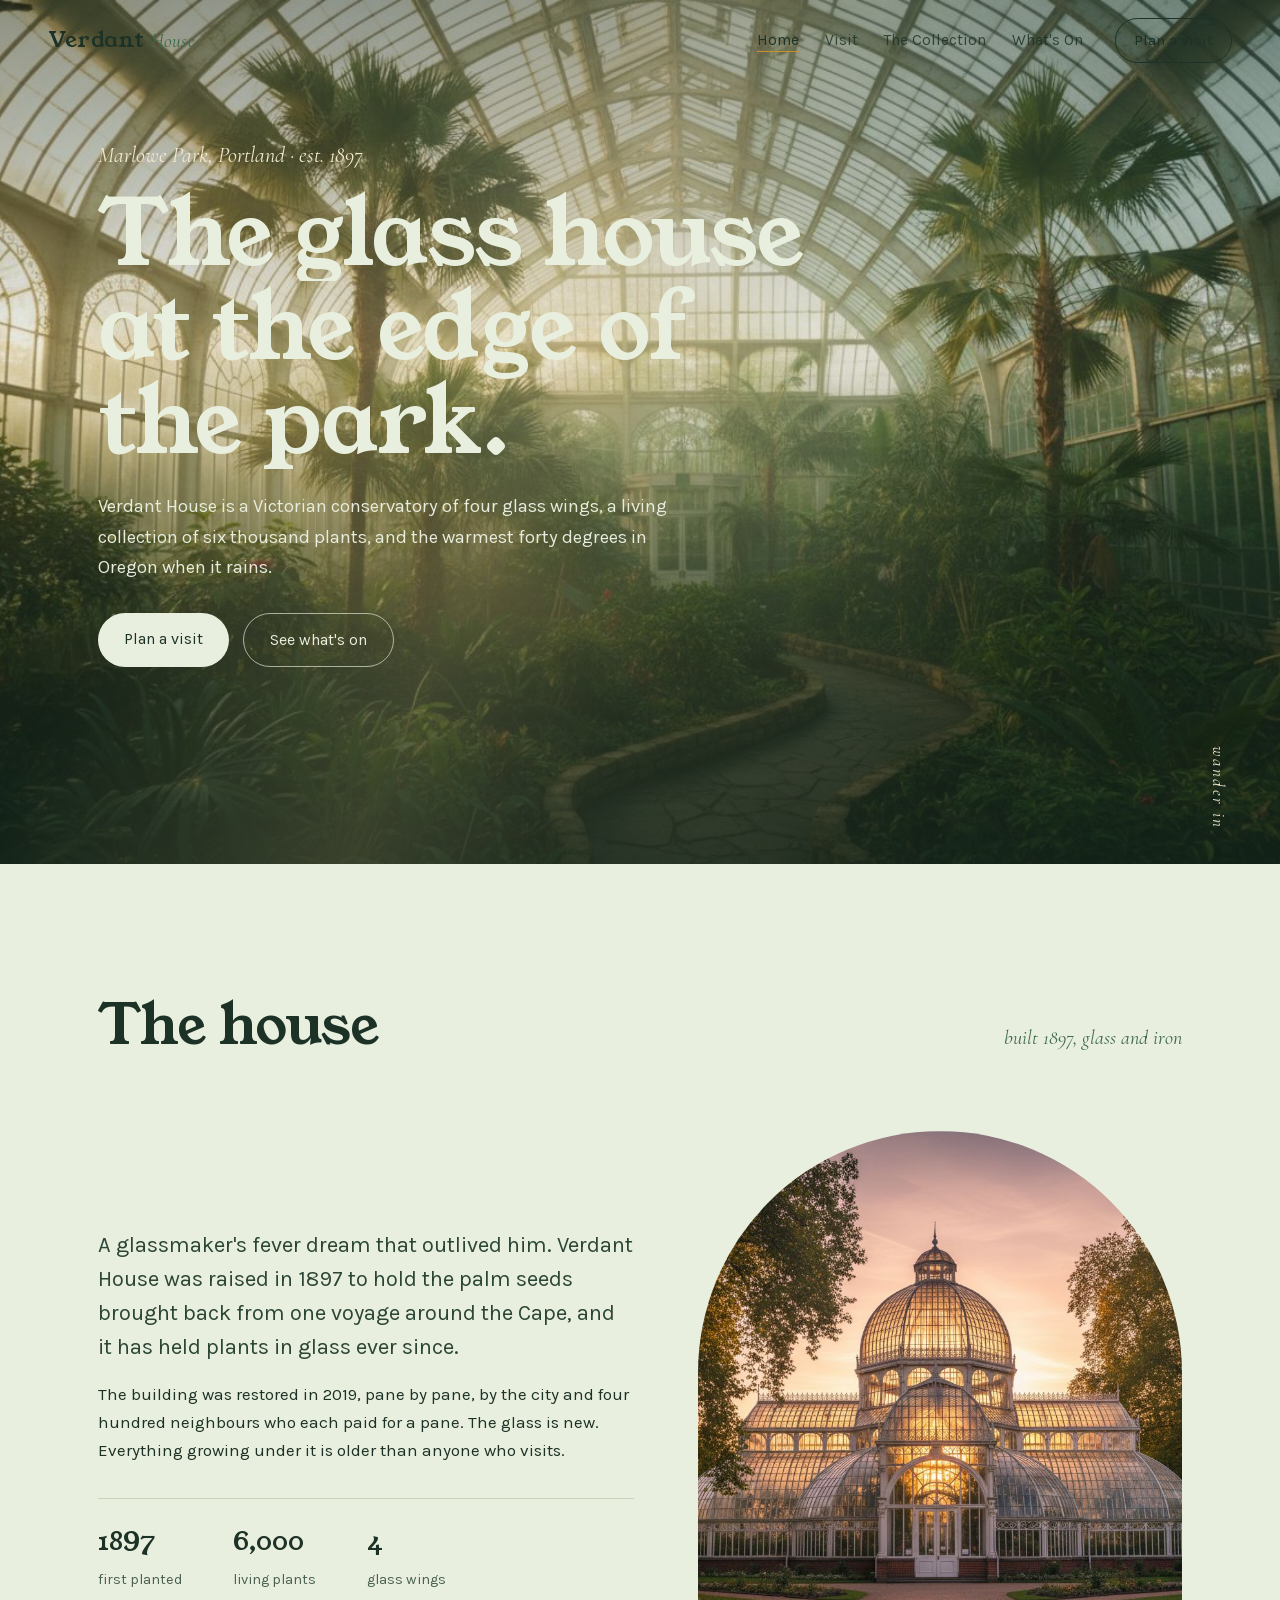
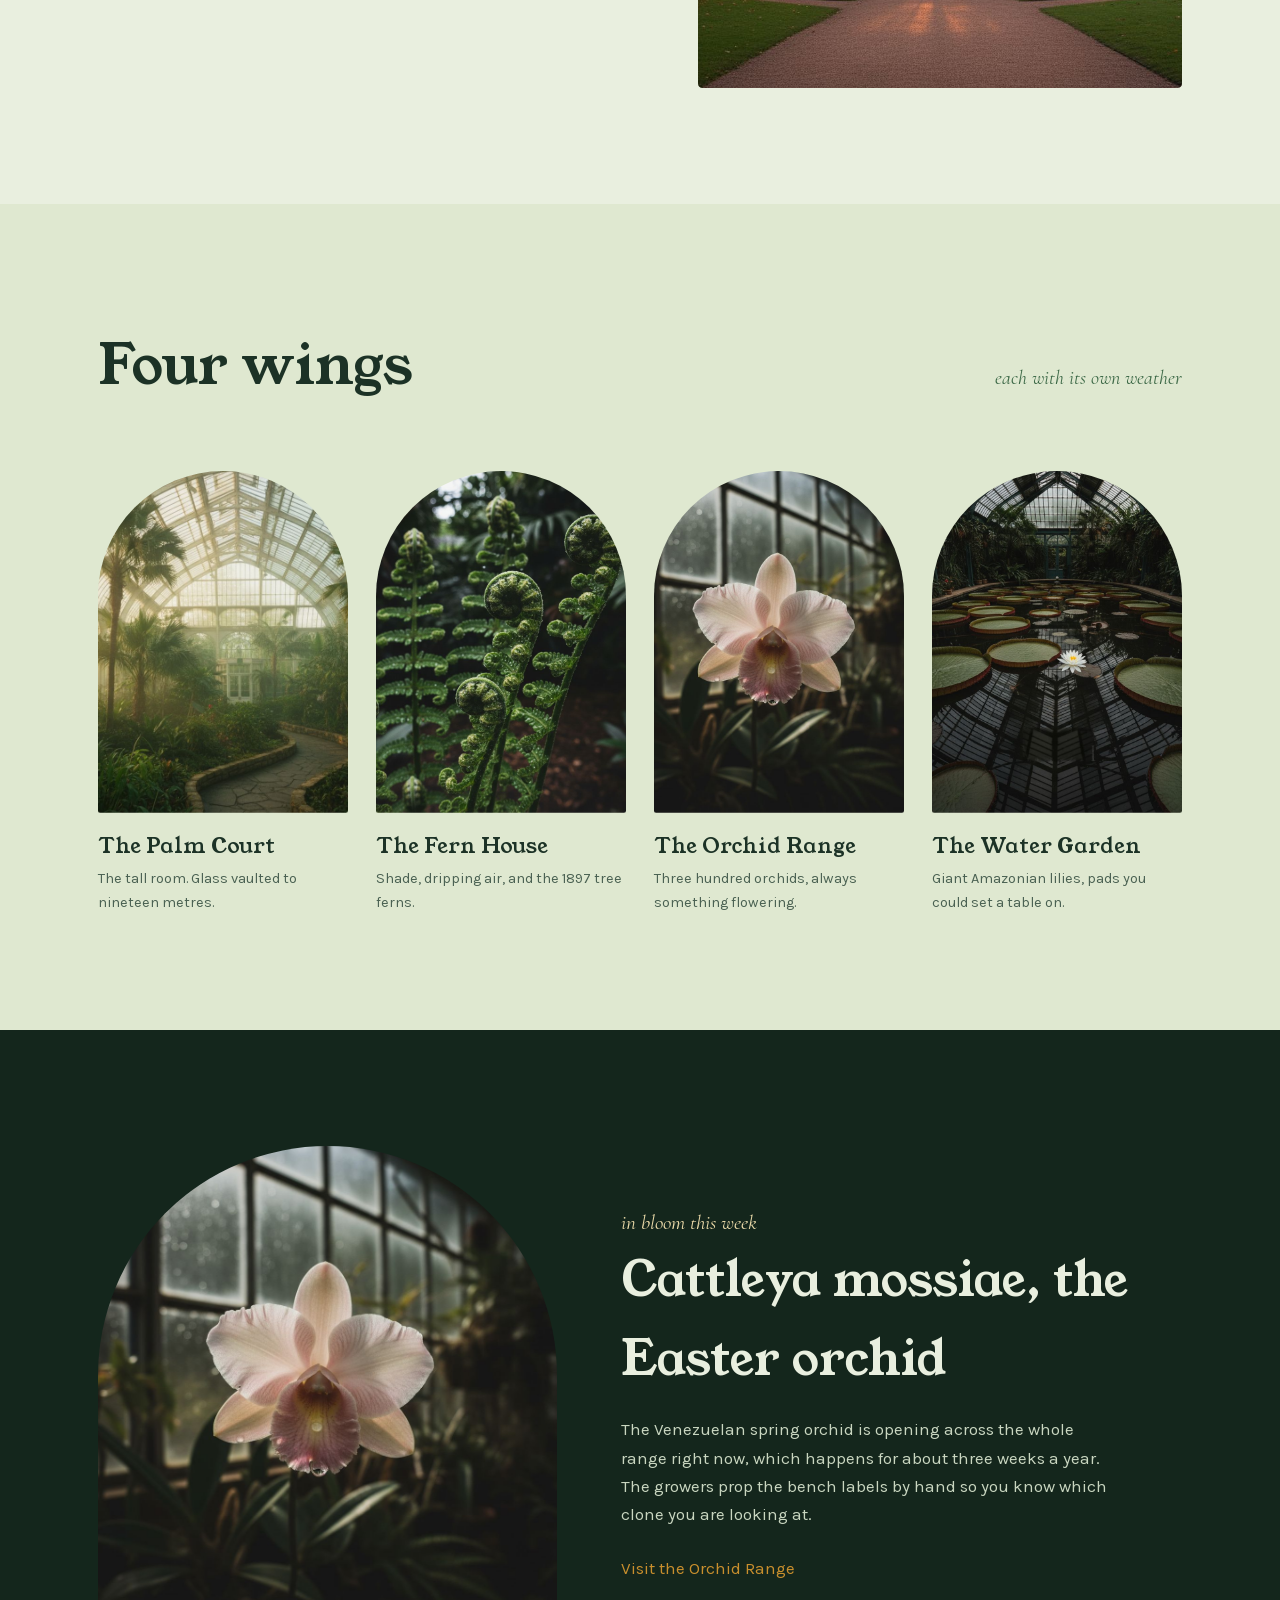
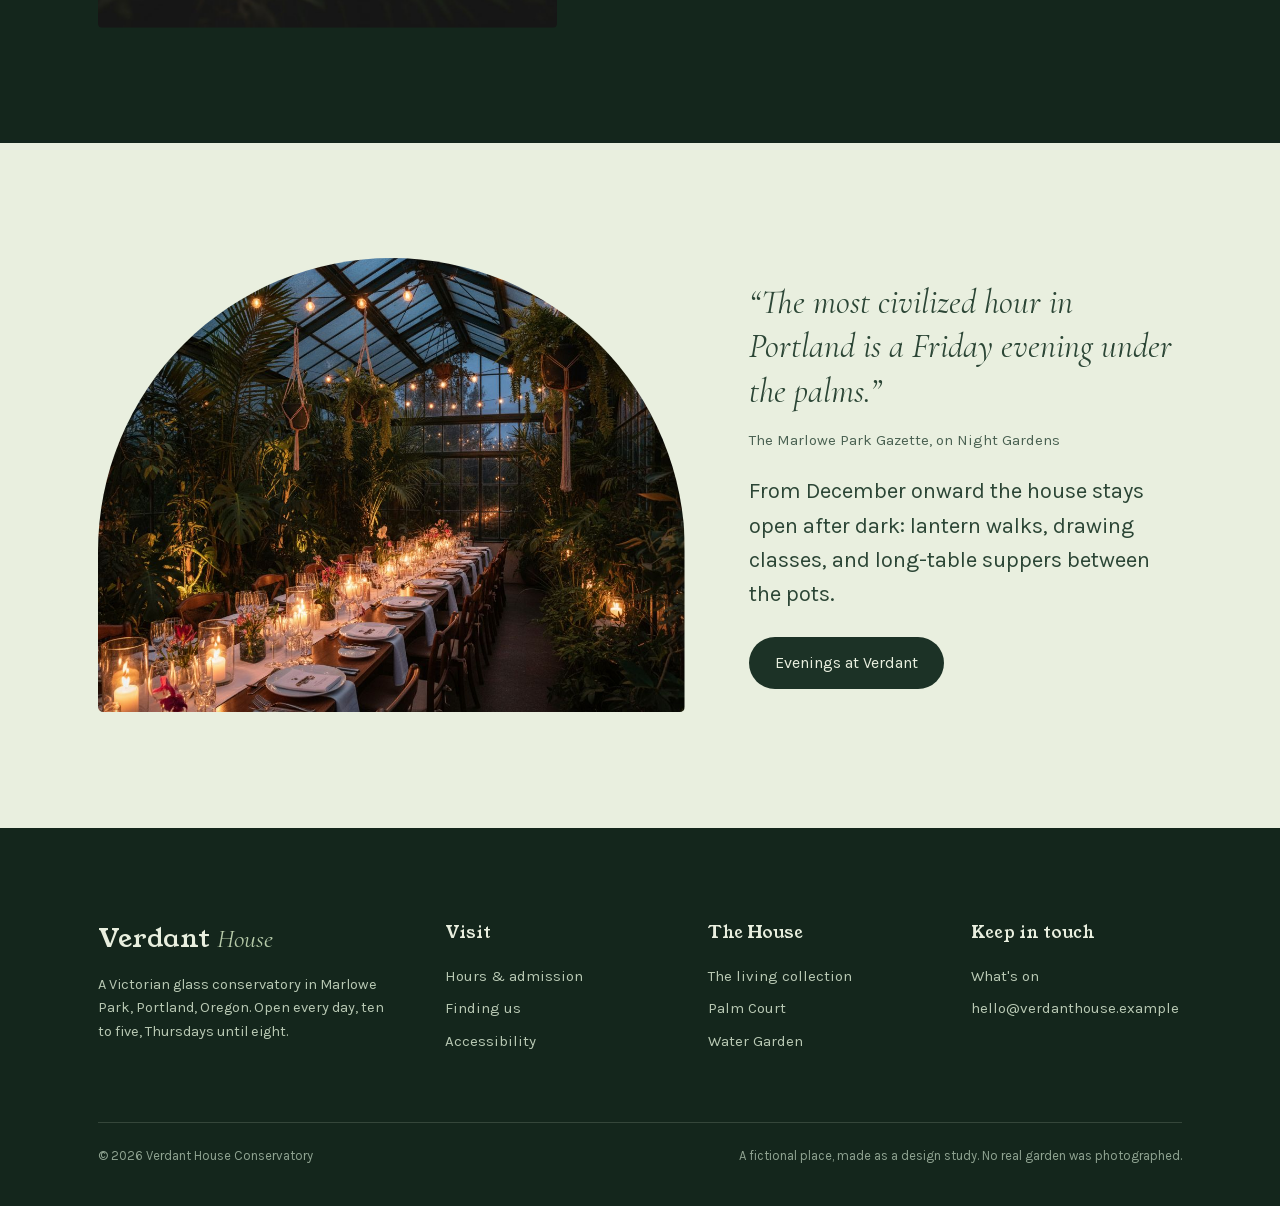
==== index.html @ c1500755 "Verdant House: a Victorian glass conservatory concept site" ====
<!DOCTYPE html>
<html lang="en">
<head>
<meta charset="UTF-8">
<meta name="viewport" content="width=device-width, initial-scale=1">
<title>Verdant House — a Victorian glass conservatory in Marlowe Park</title>
<meta name="description" content="Verdant House is a Victorian glass conservatory in Marlowe Park, Portland — four wings, six thousand plants, open every day of the year.">
<link rel="stylesheet" href="css/style.css">
<noscript><style>.veil{display:none}</style></noscript>
</head>
<body>

<header class="site-head" id="siteHead">
  <a class="brand" href="index.html">Verdant <em>House</em></a>
  <nav>
    <a href="index.html" aria-current="page">Home</a>
    <a href="visit.html">Visit</a>
    <a href="collection.html">The Collection</a>
    <a href="events.html">What's On</a>
  </nav>
  <a class="head-cta" href="visit.html">Plan a visit</a>
  <button class="nav-toggle" aria-expanded="false">Menu</button>
</header>
<div class="veil" id="veil" aria-hidden="true"><i></i><i></i><i></i></div>

<section class="hero">
  <img class="bg" src="assets/hero.jpg" alt="Sunlight falling through the glass roof of the Palm Court">
  <div class="haze"></div><div class="ray"></div>
  <div class="inner">
    <p class="kicker">Marlowe Park, Portland &middot; est. 1897</p>
    <h1><span class="line"><span>The glass house</span></span><span class="line"><span>at the edge of the park.</span></span></h1>
    <p>Verdant House is a Victorian conservatory of four glass wings, a living collection of six thousand plants, and the warmest forty degrees in Oregon when it rains.</p>
    <div class="actions">
      <a class="btn solid" href="visit.html">Plan a visit</a>
      <a class="btn ghost" href="events.html">See what's on</a>
    </div>
  </div>
  <span class="scroll-cue">wander in</span>
</section>

<section>
  <div class="wrap">
    <div class="s-head rise"><h2>The house</h2><span class="note">built 1897, glass and iron</span></div>
    <div class="house-grid">
      <div class="rise">
        <p class="lede">A glassmaker's fever dream that outlived him. Verdant House was raised in 1897 to hold the palm seeds brought back from one voyage around the Cape, and it has held plants in glass ever since.</p>
        <p>The building was restored in 2019, pane by pane, by the city and four hundred neighbours who each paid for a pane. The glass is new. Everything growing under it is older than anyone who visits.</p>
        <div class="fact-line">
          <div><strong>1897</strong><span>first planted</span></div>
          <div><strong>6,000</strong><span>living plants</span></div>
          <div><strong>4</strong><span>glass wings</span></div>
        </div>
      </div>
      <figure class="arch grow"><img src="assets/exterior.jpg" alt="The conservatory dome glowing at sunset among the park trees"></figure>
    </div>
  </div>
</section>

<section class="band">
  <div class="wrap">
    <div class="s-head rise"><h2>Four wings</h2><span class="note">each with its own weather</span></div>
    <div class="wings">
      <a class="wing rise" href="collection.html#palm-court">
        <figure class="arch grow"><img src="assets/hero.jpg" alt="Palms under the vaulted glass roof"></figure>
        <h3>The Palm Court</h3><p>The tall room. Glass vaulted to nineteen metres.</p>
      </a>
      <a class="wing rise" href="collection.html#fern-house">
        <figure class="arch grow"><img src="assets/fern.jpg" alt="Unfurling fern fronds beaded with water"></figure>
        <h3>The Fern House</h3><p>Shade, dripping air, and the 1897 tree ferns.</p>
      </a>
      <a class="wing rise" href="collection.html#orchid-range">
        <figure class="arch grow"><img src="assets/orchid.jpg" alt="A pale orchid bloom against fogged glass"></figure>
        <h3>The Orchid Range</h3><p>Three hundred orchids, always something flowering.</p>
      </a>
      <a class="wing rise" href="collection.html#water-garden">
        <figure class="arch grow"><img src="assets/lily.jpg" alt="Giant lily pads on a still dark pool"></figure>
        <h3>The Water Garden</h3><p>Giant Amazonian lilies, pads you could set a table on.</p>
      </a>
    </div>
  </div>
</section>

<section class="bloom">
  <div class="wrap">
    <figure class="arch grow"><img src="assets/orchid.jpg" alt="A pale blush orchid in the fogged glass range"></figure>
    <div class="rise">
      <p class="note">in bloom this week</p>
      <h2>Cattleya mossiae, the Easter orchid</h2>
      <p>The Venezuelan spring orchid is opening across the whole range right now, which happens for about three weeks a year. The growers prop the bench labels by hand so you know which clone you are looking at.</p>
      <a class="light-link" href="collection.html#orchid-range">Visit the Orchid Range</a>
    </div>
  </div>
</section>

<section>
  <div class="wrap">
    <div class="tease">
      <figure class="arch grow"><img src="assets/event.jpg" alt="A long candlelit dinner table among the plants at night"></figure>
      <div class="rise">
        <blockquote>&ldquo;The most civilized hour in Portland is a Friday evening under the palms.&rdquo;</blockquote>
        <cite>The Marlowe Park Gazette, on Night Gardens</cite>
        <p class="lede" style="margin-top:22px">From December onward the house stays open after dark: lantern walks, drawing classes, and long-table suppers between the pots.</p>
        <div class="actions" style="margin-top:26px"><a class="btn solid" href="events.html" style="background:var(--ink);color:var(--paper)">Evenings at Verdant</a></div>
      </div>
    </div>
  </div>
</section>

<footer>
  <div class="wrap">
    <div class="cols">
      <div>
        <p class="brandline">Verdant <em>House</em></p>
        <p style="margin-top:12px">A Victorian glass conservatory in Marlowe Park, Portland, Oregon. Open every day, ten to five, Thursdays until eight.</p>
      </div>
      <div><h4>Visit</h4><a href="visit.html">Hours &amp; admission</a><a href="visit.html">Finding us</a><a href="visit.html">Accessibility</a></div>
      <div><h4>The House</h4><a href="collection.html">The living collection</a><a href="collection.html#palm-court">Palm Court</a><a href="collection.html#water-garden">Water Garden</a></div>
      <div><h4>Keep in touch</h4><a href="events.html">What's on</a><a href="mailto:hello@verdanthouse.example">hello@verdanthouse.example</a></div>
    </div>
    <div class="legal"><span>&copy; 2026 Verdant House Conservatory</span><span>A fictional place, made as a design study. No real garden was photographed.</span></div>
  </div>
</footer>

<script src="js/main.js" defer></script>
</body>
</html>
---- css/style.css ----
/* Verdant House — a Victorian glass conservatory */
@font-face{font-family:"Young Serif";src:url(../fonts/young-serif-normal.woff2) format("woff2");font-weight:400;font-display:swap}
@font-face{font-family:"Karla";src:url(../fonts/karla-normal.woff2) format("woff2");font-weight:400;font-display:swap}
@font-face{font-family:"Karla";src:url(../fonts/karla-italic.woff2) format("woff2");font-weight:400;font-style:italic;font-display:swap}
@font-face{font-family:"Cormorant";src:url(../fonts/cormorant-garamond-italic.woff2) format("woff2");font-weight:400;font-style:italic;font-display:swap}

:root{
  --paper:#e9efdf; --paper2:#dfe8d0; --ink:#1c3226; --leaf:#3e6a48;
  --sage:#b5c9a8; --line:#c6d4b8; --light:#c98f2d; --deep:#14261c;
  --disp:"Young Serif",serif; --body:"Karla",sans-serif; --note:"Cormorant",serif;
}
*{margin:0;padding:0;box-sizing:border-box}
html{scroll-behavior:smooth}
body{background:var(--paper);color:var(--ink);font-family:var(--body);font-size:17px;line-height:1.65}
img{display:block;max-width:100%}
a{color:inherit}
::selection{background:var(--leaf);color:var(--paper)}
:focus-visible{outline:2px solid var(--light);outline-offset:3px}

.wrap{max-width:1180px;margin:0 auto;padding:0 clamp(20px,4vw,48px)}

/* ---------- header ---------- */
.site-head{position:fixed;inset:0 0 auto;z-index:60;display:flex;align-items:center;gap:32px;
  padding:18px clamp(20px,4vw,48px);transition:background .4s,box-shadow .4s}
.site-head.solid{background:rgba(233,239,223,.92);backdrop-filter:blur(10px);box-shadow:0 1px 0 var(--line)}
.brand{font-family:var(--disp);font-size:22px;text-decoration:none;letter-spacing:.01em}
.brand em{font-family:var(--note);font-style:italic;font-size:19px;color:var(--leaf)}
.site-head nav{display:flex;gap:26px;margin-left:auto}
.site-head nav a{text-decoration:none;font-size:15.5px;color:var(--ink);opacity:.82;transition:opacity .2s}
.site-head nav a:hover{opacity:1}
.site-head nav a[aria-current]{opacity:1;text-decoration:underline;text-underline-offset:6px;text-decoration-color:var(--light)}
.head-cta{font-size:15px;text-decoration:none;border:1.5px solid var(--ink);padding:9px 18px;border-radius:99px;transition:background .25s,color .25s}
.head-cta:hover{background:var(--ink);color:var(--paper)}
.nav-toggle{display:none;margin-left:auto;background:none;border:1.5px solid var(--ink);border-radius:99px;
  padding:8px 14px;font:inherit;font-size:14px;cursor:pointer}
@media(max-width:820px){
  .site-head nav,.head-cta{display:none}
  .nav-toggle{display:block}
  .site-head.open nav{display:flex;position:absolute;top:64px;left:16px;right:16px;flex-direction:column;gap:4px;
    background:var(--paper);border:1px solid var(--line);border-radius:18px;padding:18px 22px;box-shadow:0 18px 40px rgba(20,38,28,.18)}
  .site-head.open nav a{padding:9px 0;font-size:17px}
  .site-head.open .head-cta{display:inline-block;margin:0 16px 16px auto}
}

/* ---------- page veil (doors) ---------- */
.veil{position:fixed;inset:0;z-index:100;pointer-events:none;display:flex}
.veil i{flex:1 1 33.4%;background:var(--deep);border-radius:0 0 0 0;transform:translateY(0)}
.veil i:nth-child(2){background:#22412f}
.veil i:nth-child(3){background:#2e5240}
.veil.cover i{transform:translateY(0)!important}
.veil i.arch{border-radius:0 0 50% 50%/0 0 22vh 22vh}
.veil.lift i{transform:translateY(-103%)}
.veil.drop i{transform:translateY(103%)}
.veil i{transition:transform .68s cubic-bezier(.72,0,.18,1)}
.veil i:nth-child(2){transition-delay:.09s}
.veil i:nth-child(3){transition-delay:.18s}
.veil.fade i{opacity:0;transition:opacity .55s ease}

/* ---------- hero ---------- */
.hero{position:relative;min-height:92vh;display:flex;align-items:flex-end;color:var(--paper);overflow:hidden}
.hero.short{min-height:62vh}
.hero img.bg{position:absolute;inset:0;width:100%;height:100%;object-fit:cover}
.hero .haze{position:absolute;inset:0;background:linear-gradient(180deg,rgba(20,38,28,.42) 0%,rgba(20,38,28,.05) 40%,rgba(20,38,28,.72) 100%)}
.hero .ray{position:absolute;inset:-20%;background:linear-gradient(115deg,transparent 30%,rgba(255,222,150,.16) 46%,rgba(255,222,150,.05) 55%,transparent 70%);
  animation:ray 9s ease-in-out infinite alternate}
@keyframes ray{from{transform:translateX(-6%)}to{transform:translateX(7%)}}
.hero .inner{position:relative;z-index:2;padding:0 clamp(20px,4vw,48px) clamp(56px,9vh,110px);max-width:1180px;margin:0 auto;width:100%}
.hero .kicker{font-family:var(--note);font-style:italic;font-size:clamp(18px,2vw,22px);color:#f2e9cf;margin-bottom:14px}
.hero h1{font-family:var(--disp);font-weight:400;font-size:clamp(44px,7.2vw,96px);line-height:1.02;letter-spacing:-.01em;max-width:13ch}
.hero h1 .line{display:block;overflow:hidden}
.hero h1 .line span{display:inline-block;transform:translateY(112%);transition:transform .9s cubic-bezier(.19,1,.22,1)}
.hero.play h1 .line:nth-child(1) span{transform:none;transition-delay:.15s}
.hero.play h1 .line:nth-child(2) span{transform:none;transition-delay:.28s}
.hero p{max-width:52ch;margin-top:22px;font-size:clamp(16px,1.5vw,18.5px);color:#e7ecdd}
.hero .actions{display:flex;gap:14px;margin-top:30px;flex-wrap:wrap}
.btn{display:inline-block;text-decoration:none;font-size:16px;padding:13px 26px;border-radius:99px;transition:transform .25s,background .25s,color .25s}
.btn.solid{background:var(--paper);color:var(--ink)}
.btn.solid:hover{background:var(--light);color:var(--deep);transform:translateY(-2px)}
.btn.ghost{border:1.5px solid rgba(233,239,223,.65);color:var(--paper)}
.btn.ghost:hover{background:rgba(233,239,223,.14)}
.scroll-cue{position:absolute;right:clamp(20px,4vw,48px);bottom:34px;z-index:2;font-family:var(--note);font-style:italic;
  font-size:17px;color:#efe6cc;writing-mode:vertical-rl;letter-spacing:.14em}

/* ---------- sections ---------- */
section{padding:clamp(64px,9vw,120px) 0}
.s-head{display:flex;align-items:baseline;justify-content:space-between;gap:24px;margin-bottom:clamp(34px,5vw,60px)}
.s-head h2{font-family:var(--disp);font-weight:400;font-size:clamp(32px,4.4vw,56px);letter-spacing:-.01em}
.s-head .note{font-family:var(--note);font-style:italic;font-size:20px;color:var(--leaf);white-space:nowrap}
.lede{font-size:clamp(18px,2vw,22px);line-height:1.55;max-width:56ch;color:#2c4636}

/* grow-in reveal */
.grow{clip-path:inset(100% 0 0 0);transition:clip-path 1.1s cubic-bezier(.65,0,.2,1)}
.grow.in{clip-path:inset(0 0 0 0)}
.rise{transform:translateY(26px);opacity:0;transition:transform .9s cubic-bezier(.19,1,.22,1),opacity .9s ease}
.rise.in{transform:none;opacity:1}

/* arch images */
.arch{border-radius:999px 999px 18px 18px;overflow:hidden}
.arch img{width:100%;height:100%;object-fit:cover}

/* the house intro */
.house-grid{display:grid;grid-template-columns:1.05fr .95fr;gap:clamp(30px,5vw,72px);align-items:center}
.house-grid .arch{aspect-ratio:4/4.6}
.house-grid p+p{margin-top:16px}
.fact-line{display:flex;gap:clamp(22px,4vw,54px);margin-top:34px;border-top:1px solid var(--line);padding-top:22px}
.fact-line div strong{display:block;font-family:var(--disp);font-size:26px;font-weight:400}
.fact-line div span{font-size:14.5px;color:#4a6152}
@media(max-width:860px){.house-grid{grid-template-columns:1fr}}

/* wings */
.wings{display:grid;grid-template-columns:repeat(4,1fr);gap:clamp(16px,2.4vw,28px)}
.wing{text-decoration:none;color:inherit}
.wing .arch{aspect-ratio:3/4.1;transition:transform .5s cubic-bezier(.19,1,.22,1)}
.wing:hover .arch{transform:translateY(-8px)}
.wing h3{font-family:var(--disp);font-weight:400;font-size:21px;margin-top:16px}
.wing p{font-size:14.5px;color:#4a6152;margin-top:4px}
@media(max-width:960px){.wings{grid-template-columns:repeat(2,1fr)}}
@media(max-width:520px){.wings{grid-template-columns:1fr 1fr;gap:12px}.wing h3{font-size:17px}}

/* bloom strip */
.bloom{background:var(--deep);color:var(--paper)}
.bloom .wrap{display:grid;grid-template-columns:.9fr 1.1fr;gap:clamp(30px,5vw,70px);align-items:center}
.bloom .arch{aspect-ratio:1/1.05}
.bloom h2{font-family:var(--disp);font-weight:400;font-size:clamp(30px,3.8vw,48px)}
.bloom .note{font-family:var(--note);font-style:italic;color:#e9d9a8;font-size:21px}
.bloom p{color:#c9d6c0;margin-top:16px;max-width:50ch}
.bloom .light-link{display:inline-block;margin-top:26px;color:var(--light);text-decoration:none;border-bottom:1px solid transparent}
.bloom .light-link:hover{border-color:var(--light)}
@media(max-width:860px){.bloom .wrap{grid-template-columns:1fr}}

/* evenings teaser */
.tease{display:grid;grid-template-columns:1.15fr .85fr;gap:clamp(30px,5vw,70px);align-items:center}
.tease .arch{aspect-ratio:4/3.1}
.tease blockquote{font-family:var(--note);font-style:italic;font-size:clamp(24px,2.8vw,34px);line-height:1.3;color:#2c4636}
.tease cite{display:block;margin-top:14px;font-family:var(--body);font-style:normal;font-size:15px;color:#4a6152}
@media(max-width:860px){.tease{grid-template-columns:1fr}}

/* ---------- visit ---------- */
.band{background:var(--paper2)}
.hours{display:grid;grid-template-columns:repeat(3,1fr);gap:clamp(20px,3vw,40px)}
.hours .card{border-top:2px solid var(--ink);padding-top:18px}
.hours .card h3{font-family:var(--disp);font-weight:400;font-size:22px;margin-bottom:10px}
.hours .row{display:flex;justify-content:space-between;gap:12px;padding:7px 0;border-bottom:1px solid var(--line);font-size:15.5px}
.hours .row span:last-child{color:#3c5547}
.prices{margin-top:10px}
.prices .row{display:flex;justify-content:space-between;gap:12px;padding:8px 0;border-bottom:1px solid var(--line);font-size:15.5px}
@media(max-width:860px){.hours{grid-template-columns:1fr}}

/* ---------- collection ---------- */
.wing-block{display:grid;grid-template-columns:.95fr 1.05fr;gap:clamp(30px,5vw,72px);align-items:center;padding:clamp(40px,6vw,80px) 0}
.wing-block+.wing-block{border-top:1px solid var(--line)}
.wing-block:nth-child(even) .arch{order:2}
.wing-block .arch{aspect-ratio:4/4.4}
.wing-block h3{font-family:var(--disp);font-weight:400;font-size:clamp(28px,3.4vw,42px)}
.wing-block .meta{font-family:var(--note);font-style:italic;font-size:19px;color:var(--leaf);margin:6px 0 16px}
.wing-block p{max-width:52ch}
.specimens{margin-top:8px}
.specimens li{display:flex;justify-content:space-between;gap:18px;padding:10px 0;border-bottom:1px solid var(--line);font-size:15.5px;list-style:none}
.specimens li em{font-family:var(--note);font-style:italic;font-size:17px;color:#33503f}
@media(max-width:860px){.wing-block{grid-template-columns:1fr}.wing-block:nth-child(even) .arch{order:0}}

/* ---------- events ---------- */
.events-list{border-top:1px solid var(--line)}
.event{display:grid;grid-template-columns:150px 1fr auto;gap:clamp(16px,3vw,40px);align-items:center;padding:26px 0;border-bottom:1px solid var(--line);text-decoration:none;color:inherit}
.event .when{font-family:var(--note);font-style:italic;font-size:19px;color:var(--leaf)}
.event h3{font-family:var(--disp);font-weight:400;font-size:clamp(20px,2.4vw,28px)}
.event p{font-size:15px;color:#4a6152;margin-top:4px;max-width:56ch}
.event .go{font-size:14.5px;color:var(--ink);opacity:.7;white-space:nowrap}
.event:hover h3{color:var(--leaf)}
@media(max-width:700px){.event{grid-template-columns:1fr;gap:6px}.event .go{display:none}}

/* ---------- footer ---------- */
footer{background:var(--deep);color:#b9c9b4;padding:clamp(56px,8vw,90px) 0 40px}
footer .cols{display:grid;grid-template-columns:1.4fr 1fr 1fr 1fr;gap:clamp(24px,4vw,60px)}
footer h4{font-family:var(--disp);font-weight:400;font-size:17px;color:var(--paper);margin-bottom:14px}
footer a{display:block;text-decoration:none;font-size:15px;padding:4px 0;color:#b9c9b4}
footer a:hover{color:var(--paper)}
footer .brandline{font-family:var(--disp);font-size:26px;color:var(--paper)}
footer .brandline em{font-family:var(--note);font-style:italic;color:var(--sage)}
footer p{font-size:14.5px;max-width:34ch}
footer .legal{margin-top:clamp(36px,6vw,64px);padding-top:22px;border-top:1px solid rgba(185,201,180,.2);
  display:flex;justify-content:space-between;gap:16px;flex-wrap:wrap;font-size:13px;color:#8fa391}
@media(max-width:860px){footer .cols{grid-template-columns:1fr 1fr}}

@media(prefers-reduced-motion:reduce){
  *,*::before,*::after{animation:none!important;transition:none!important}
  .grow{clip-path:none}.rise{transform:none;opacity:1}
  .hero h1 .line span{transform:none}
  .veil{display:none}
}
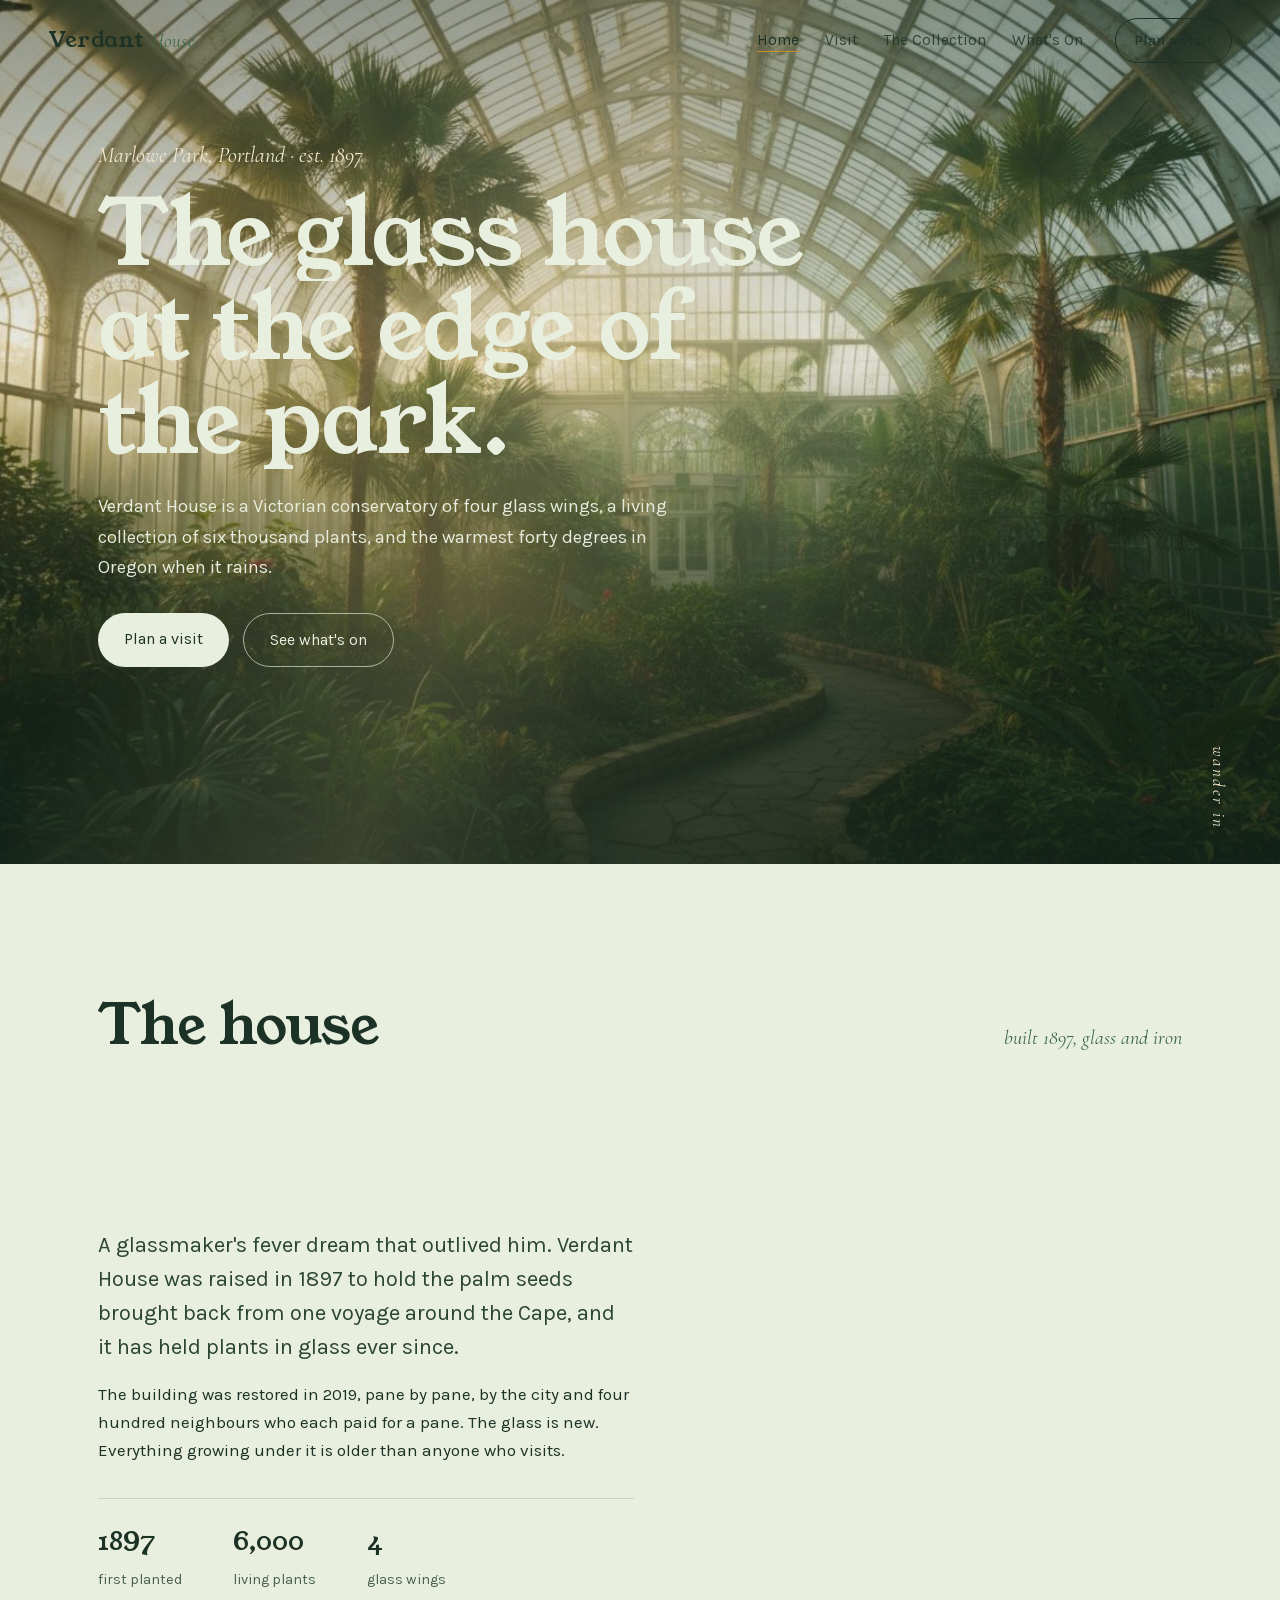
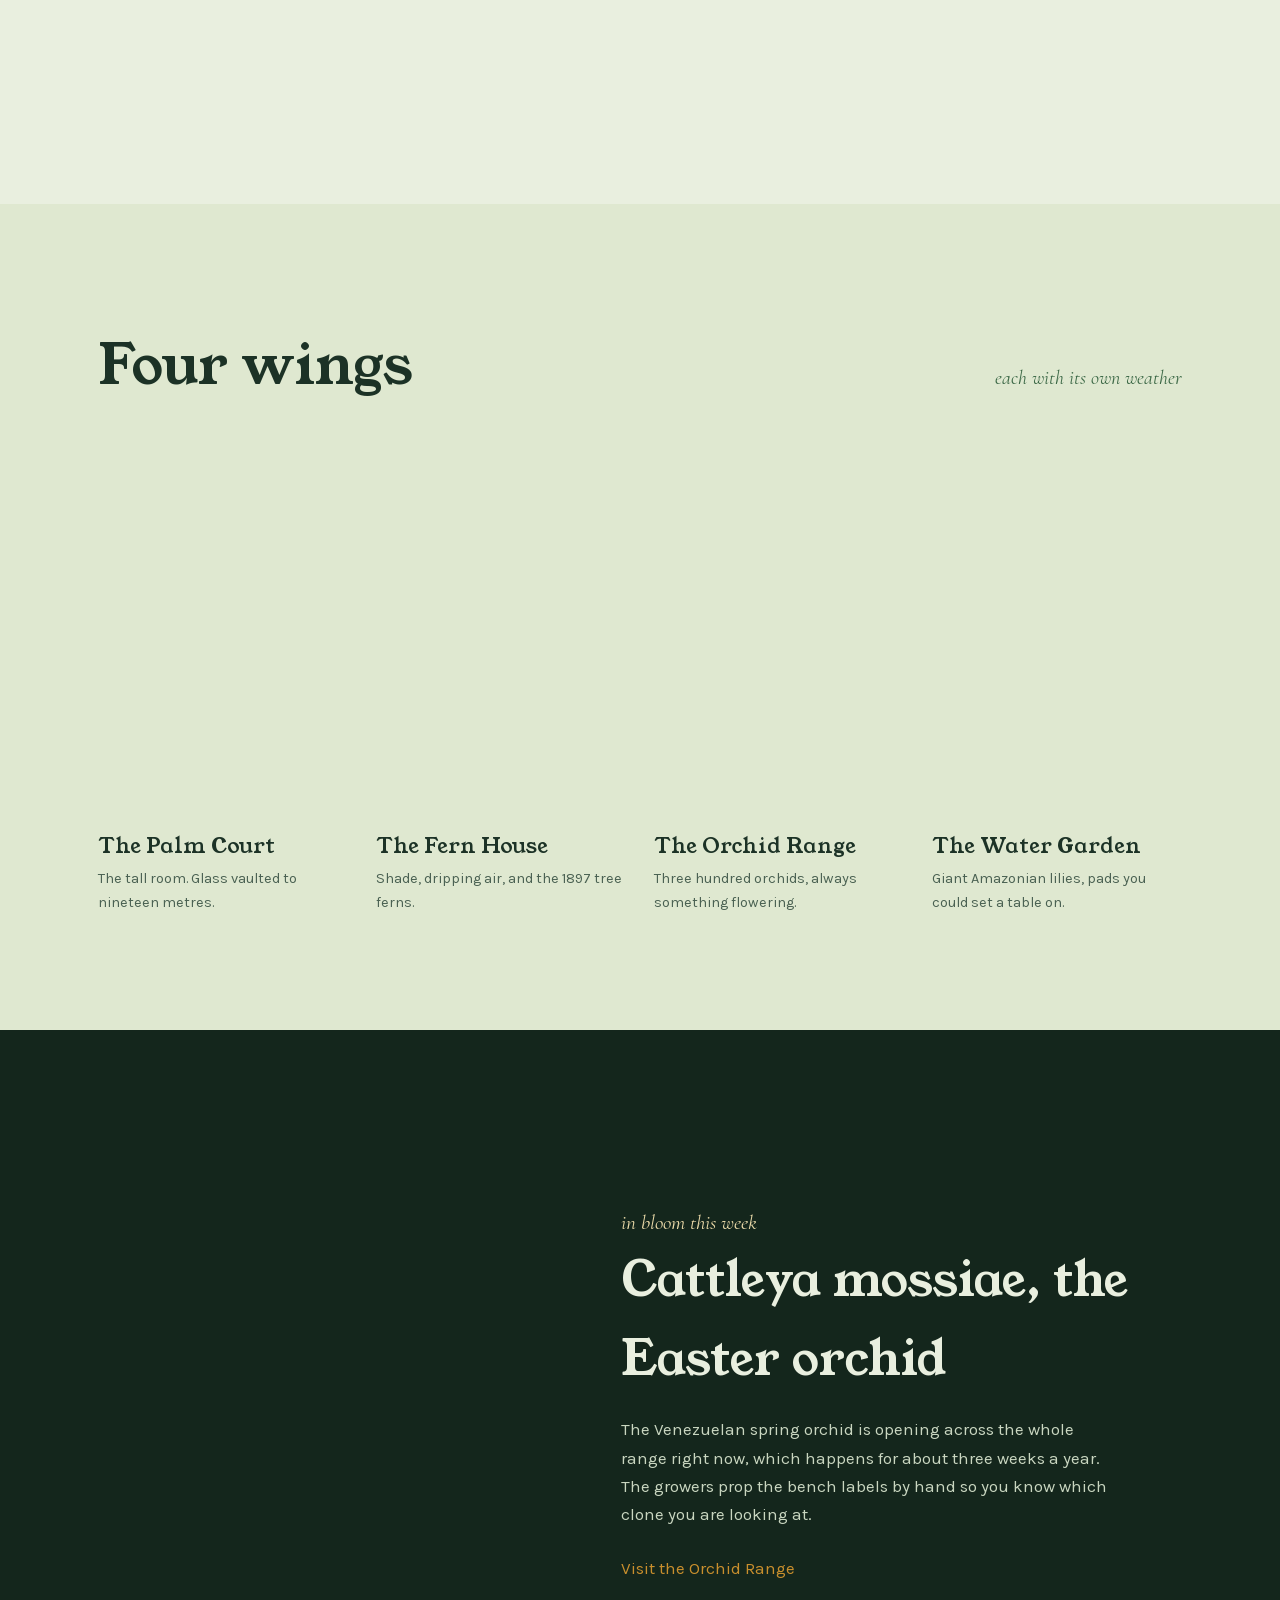
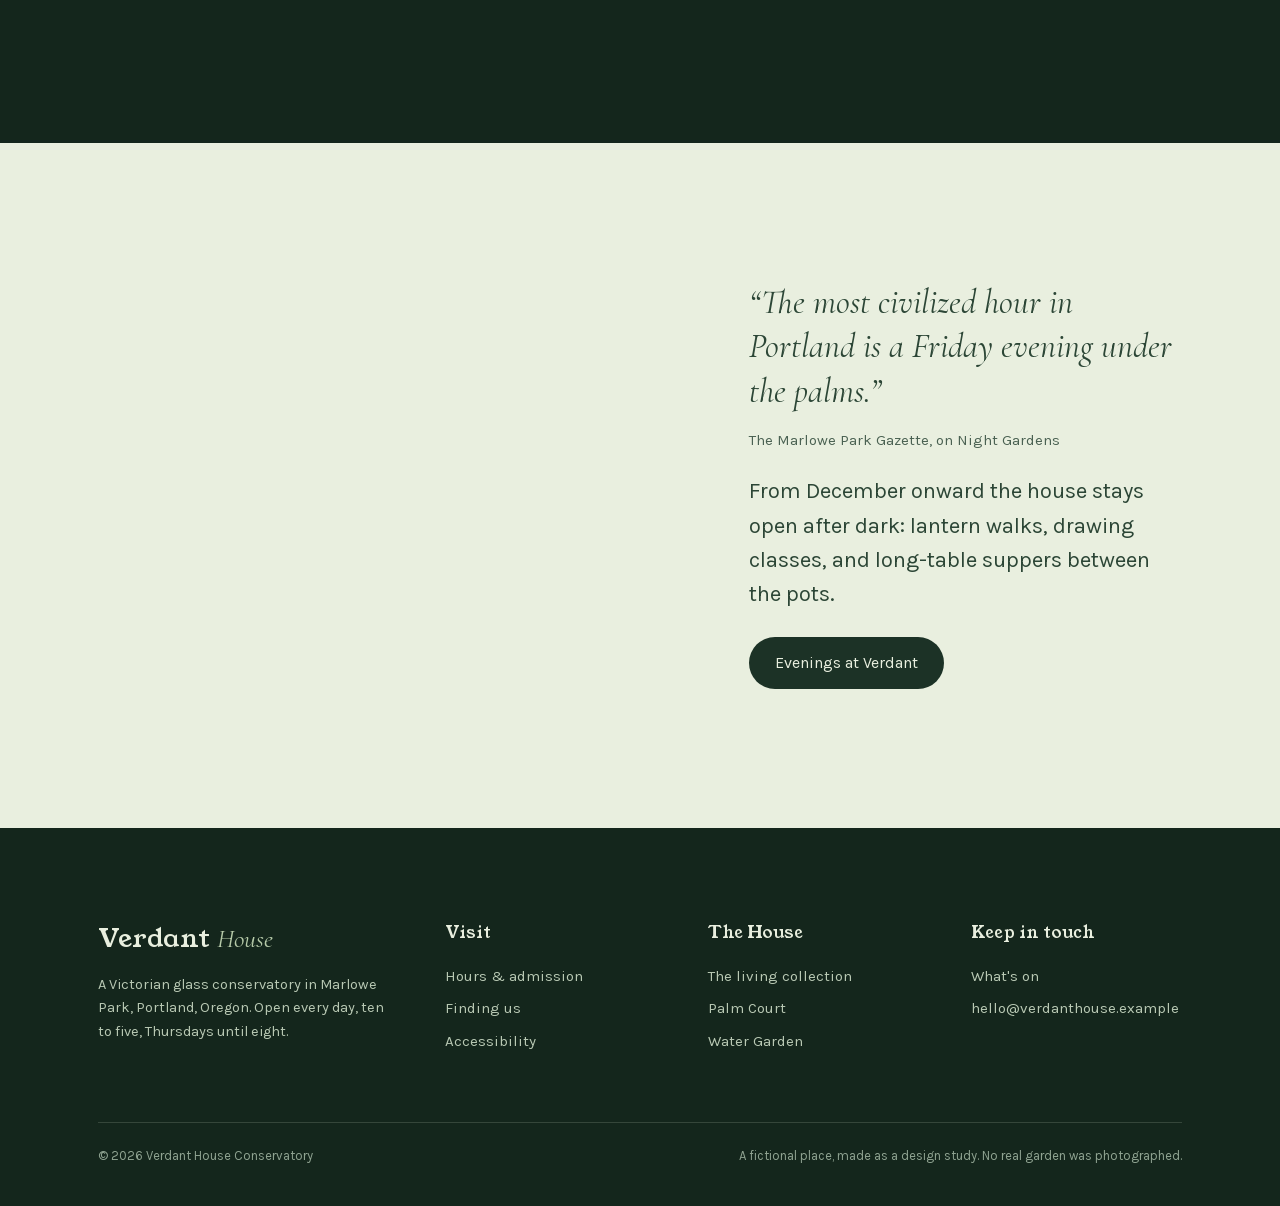
==== commit 779f32c8: "Reveals belong to the scroll observer; no-JS fallback" ====
--- a/index.html
+++ b/index.html
@@ -6,7 +6,7 @@
 <title>Verdant House — a Victorian glass conservatory in Marlowe Park</title>
 <meta name="description" content="Verdant House is a Victorian glass conservatory in Marlowe Park, Portland — four wings, six thousand plants, open every day of the year.">
 <link rel="stylesheet" href="css/style.css">
-<noscript><style>.veil{display:none}</style></noscript>
+<noscript><style>.veil{display:none}.grow{clip-path:none}.rise{transform:none;opacity:1}</style></noscript>
 </head>
 <body>
 
